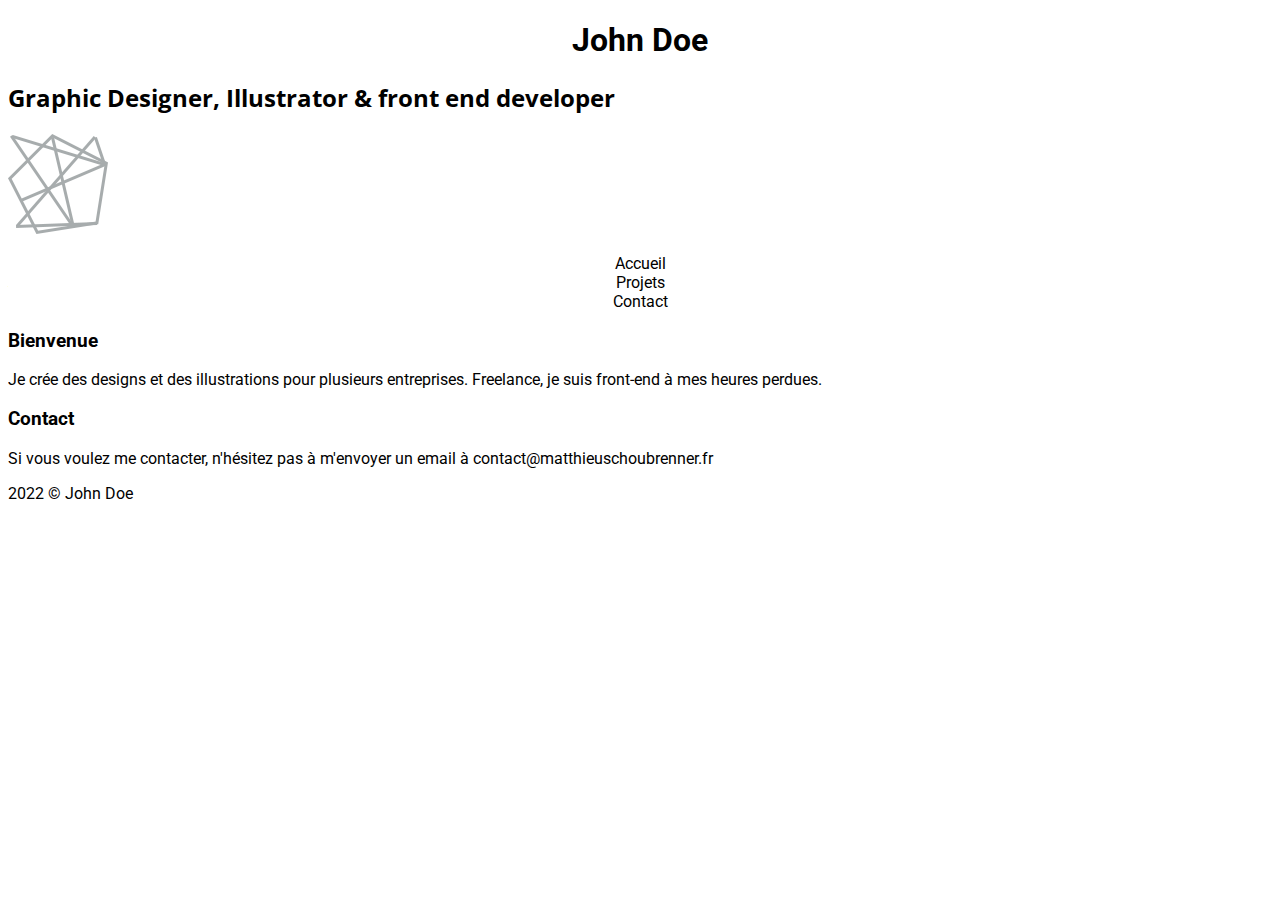
==== HTML/index.html @ f551b578 "🚧 Added HTML, CSS and IMG folders, set up fonts and style" ====
<!DOCTYPE html>
<html lang="en">
<head>
    <meta charset="UTF-8">
    <title>John Doe | Graphic Designer</title>
    <link rel="stylesheet" href="../CSS/default.css">
    <link rel="preconnect" href="https://fonts.googleapis.com">
    <link rel="preconnect" href="https://fonts.gstatic.com" crossorigin>
    <link href="https://fonts.googleapis.com/css2?family=Open+Sans:wght@300&family=Roboto:wght@300&display=swap" rel="stylesheet">
</head>
<body>
    <header>
        <h1>John Doe</h1>
        <h2>Graphic Designer, Illustrator & front end developer</h2>
        <img src="../IMG/logo.png" alt="logo" title="logo du site" id="logo">
    </header>

    <nav>
        <ul>
            <li><a href="index.html">Accueil</a></li>
            <li><a href="#projets">Projets</a></li>
            <li><a href="#contact">Contact</a></li>
        </ul>
    </nav>

    <section>
        <h3>Bienvenue</h3>
        <p>Je crée des designs et des illustrations pour plusieurs entreprises. Freelance, je suis front-end à mes heures perdues.</p>
    </section>

    <section>
        <h3>Contact</h3>
        <p>Si vous voulez me contacter, n'hésitez pas à m'envoyer un email à <a href="mailto:contact@matthieuschoubrenner.fr">contact@matthieuschoubrenner.fr</a></p>
    </section>

    <footer>
        <span>2022 © John Doe</span>
    </footer>
</body>
</html>
---- CSS/default.css ----
body {
    font-family: Roboto, sans-serif;
}

h1 {
    text-align: center;
}

h2 {
    font-family: 'Open Sans', sans-serif;
}

a {
    text-decoration: none;
    color: black;
}

ul {
    padding: 0;
}

li {
    list-style-type: none;
}

nav {
    text-align: center;
}

#logo {

}
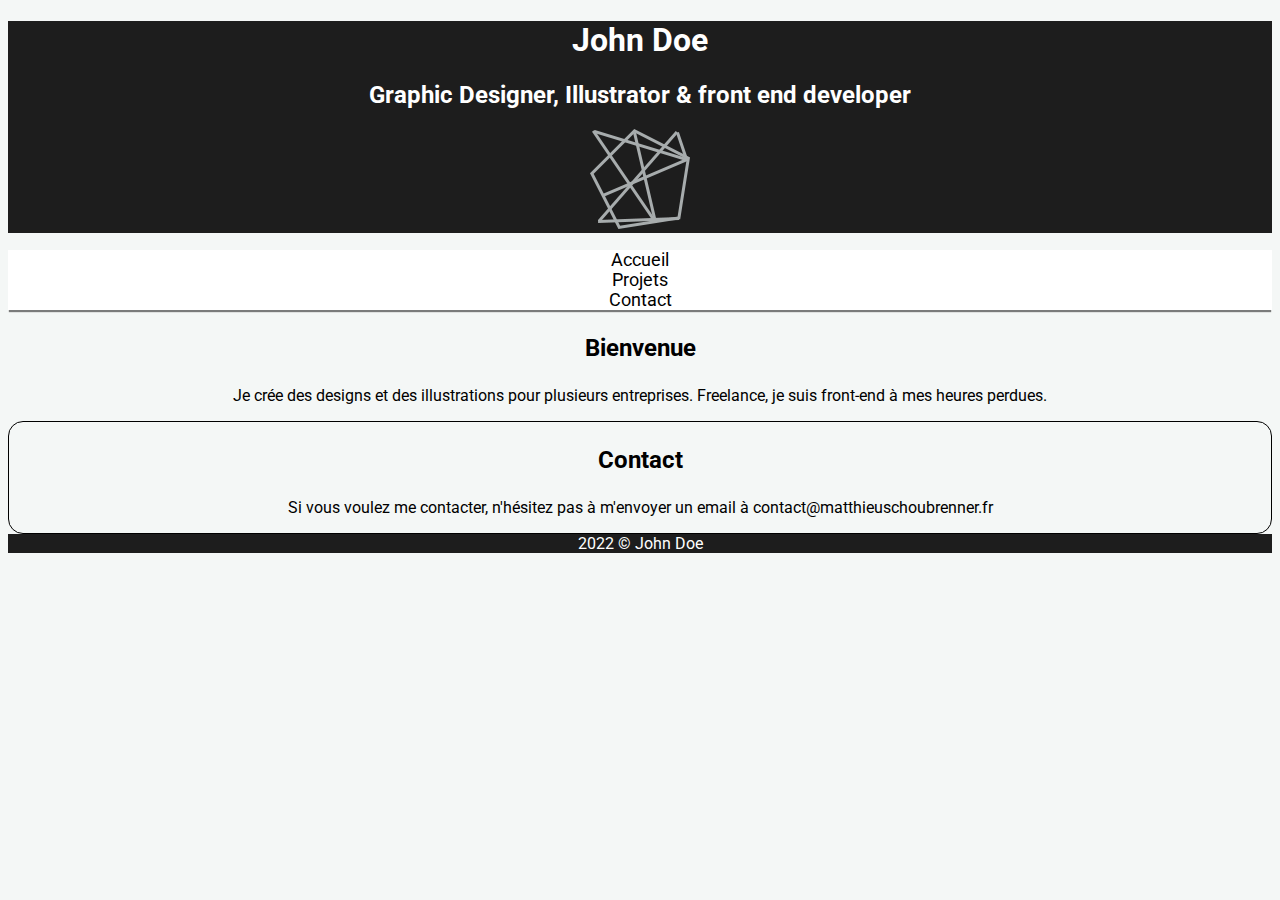
==== commit 9077ff75: "🚧 Adding styling to index and project pages" ====
--- a/HTML/index.html
+++ b/HTML/index.html
@@ -28,7 +28,7 @@
         <p>Je crée des designs et des illustrations pour plusieurs entreprises. Freelance, je suis front-end à mes heures perdues.</p>
     </section>
 
-    <section>
+    <section id="contact">
         <h3>Contact</h3>
         <p>Si vous voulez me contacter, n'hésitez pas à m'envoyer un email à <a href="mailto:contact@matthieuschoubrenner.fr">contact@matthieuschoubrenner.fr</a></p>
     </section>
--- a/CSS/default.css
+++ b/CSS/default.css
@@ -1,13 +1,35 @@
 body {
     font-family: Roboto, sans-serif;
+    background-color: #F4F7F6;
 }
 
-h1 {
+header {
+    background-color: #1D1D1D;
+    color: white;
+    text-align: center;
+}
+
+section {
     text-align: center;
 }
 
 h2 {
-    font-family: 'Open Sans', sans-serif;
+    font-size: 1.5em;
+}
+
+h3 {
+    font-size: 1.5em;
+}
+
+nav {
+    text-align: center;
+    background-color: white;
+    box-shadow: 0px 3px 1px -1px rgba(0, 0, 0, 0.5);
+    font-size: 1.1em;
+}
+
+nav a:hover {
+    font-weight: bold;
 }
 
 a {
@@ -23,10 +45,16 @@
     list-style-type: none;
 }
 
-nav {
+#contact {
+    border: 1px solid black;
+    border-radius: 15px;
+}
+
+footer {
+    background-color: #1D1D1D;
+    color: white;
     text-align: center;
 }
-
 #logo {
 
 }
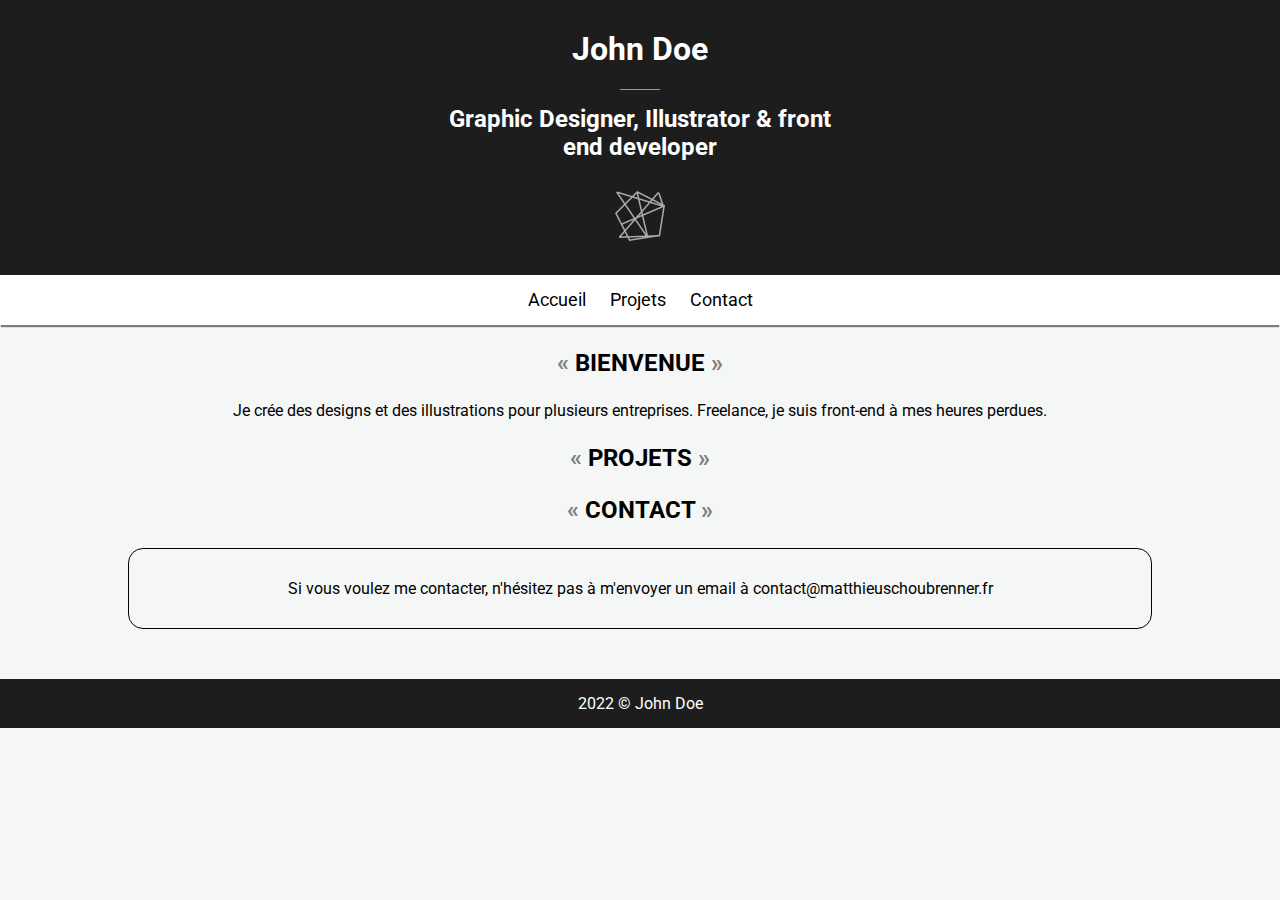
==== commit 58b73673: "🎨 Improve structure / format of the code by adding div, classes and ids" ====
--- a/HTML/index.html
+++ b/HTML/index.html
@@ -11,6 +11,7 @@
 <body>
     <header>
         <h1>John Doe</h1>
+        <span class="separator"></span>
         <h2>Graphic Designer, Illustrator & front end developer</h2>
         <img src="../IMG/logo.png" alt="logo" title="logo du site" id="logo">
     </header>
@@ -23,15 +24,21 @@
         </ul>
     </nav>
 
-    <section>
-        <h3>Bienvenue</h3>
-        <p>Je crée des designs et des illustrations pour plusieurs entreprises. Freelance, je suis front-end à mes heures perdues.</p>
-    </section>
+    <div class="container">
+        <section>
+            <h3>Bienvenue</h3>
+            <p>Je crée des designs et des illustrations pour plusieurs entreprises. Freelance, je suis front-end à mes heures perdues.</p>
+        </section>
 
-    <section id="contact">
-        <h3>Contact</h3>
-        <p>Si vous voulez me contacter, n'hésitez pas à m'envoyer un email à <a href="mailto:contact@matthieuschoubrenner.fr">contact@matthieuschoubrenner.fr</a></p>
-    </section>
+        <section>
+            <h3>Projets</h3>
+        </section>
+
+        <section>
+            <h3>Contact</h3>
+            <p id="contact">Si vous voulez me contacter, n'hésitez pas à m'envoyer un email à <a href="mailto:contact@matthieuschoubrenner.fr">contact@matthieuschoubrenner.fr</a></p>
+        </section>
+    </div>
 
     <footer>
         <span>2022 © John Doe</span>
--- a/CSS/default.css
+++ b/CSS/default.css
@@ -1,24 +1,64 @@
+* {
+    box-sizing: border-box;
+}
+
 body {
     font-family: Roboto, sans-serif;
     background-color: #F4F7F6;
+    margin: 0px;
 }
 
 header {
     background-color: #1D1D1D;
     color: white;
     text-align: center;
+    padding-bottom: 30px;
+}
+
+header h2 {
+    width: 400px;
+    margin: auto;
+}
+
+h1 {
+    margin-top: 0px;
+    padding-top: 30px;
+}
+
+h2 {
+    font-size: 1.5em;
+}
+
+.separator {
+    width: 40px;
+    height: 1px;
+    margin: 15px auto 15px auto;
+    display: block;
+    background-color: #999999;
+}
+
+.container {
+    width: 80%;
+    margin: auto;
 }
 
 section {
     text-align: center;
 }
 
-h2 {
-    font-size: 1.5em;
+h3:before {
+    content: "« ";
+    color: gray;
+}
+
+h3:after {
+    content: " »";
+    color: gray;
 }
 
 h3 {
     font-size: 1.5em;
+    text-transform: uppercase;
 }
 
 nav {
@@ -26,6 +66,8 @@
     background-color: white;
     box-shadow: 0px 3px 1px -1px rgba(0, 0, 0, 0.5);
     font-size: 1.1em;
+    padding: 15px;
+
 }
 
 nav a:hover {
@@ -39,22 +81,29 @@
 
 ul {
     padding: 0;
+    display: inline;
 }
 
 li {
     list-style-type: none;
+    display: inline;
+    margin: 10px;
 }
 
 #contact {
     border: 1px solid black;
     border-radius: 15px;
+    padding: 30px;
+    margin-bottom: 50px;
 }
 
 footer {
     background-color: #1D1D1D;
     color: white;
     text-align: center;
+    padding: 15px;
 }
 #logo {
-
+    margin-top: 30px;
+    width: 50px;
 }
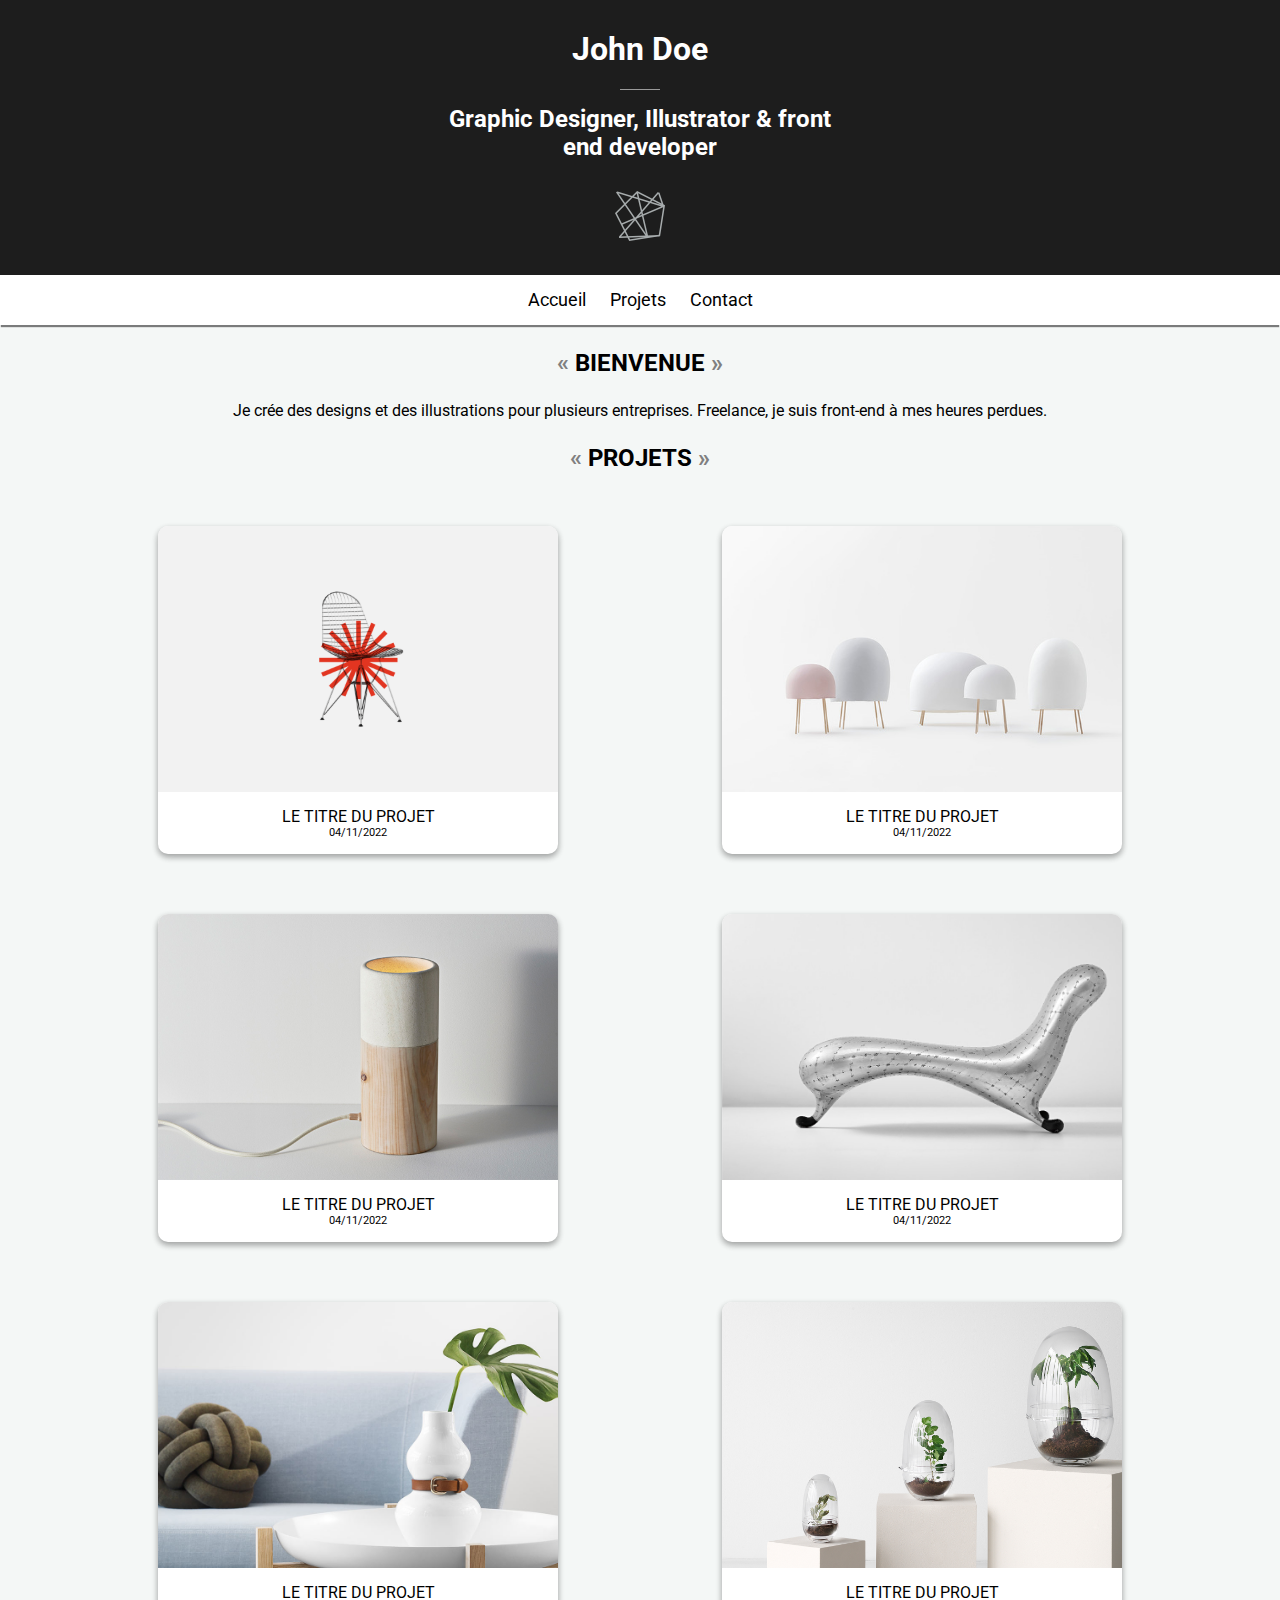
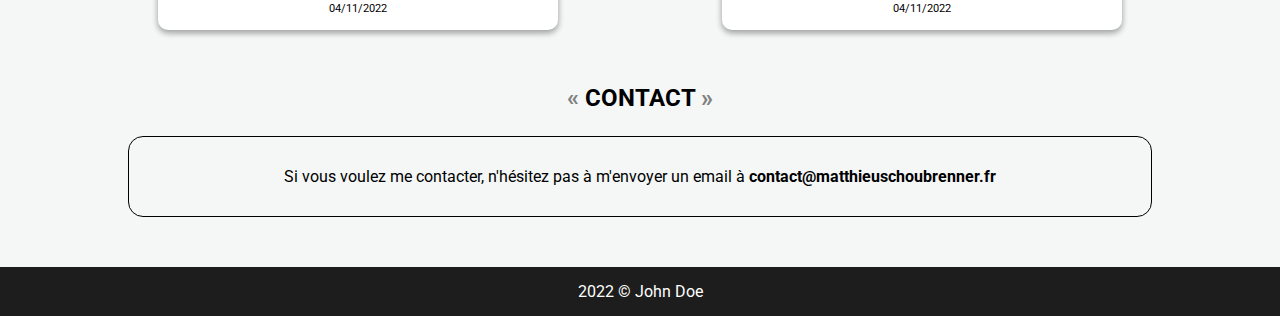
==== commit 84ad9f50: "🚧 added illustration images for sample projects, set up display flex" ====
--- a/HTML/index.html
+++ b/HTML/index.html
@@ -32,11 +32,79 @@
 
         <section>
             <h3>Projets</h3>
+            <div id="projets">
+
+                <!--PROJET 1-->
+                <div class="projet">
+                    <a href="firstproject.html">
+                        <div class="picture">
+                            <img src="../IMG/illustration_1.png" alt="illustration premier projet">
+                        </div>
+                        <span>Le titre du projet</span>
+                        <span class="date-project">04/11/2022</span>
+                    </a>
+                </div>
+
+                <!--PROJET 2-->
+                <div class="projet">
+                    <a href="firstproject.html">
+                        <div class="picture">
+                            <img src="../IMG/illustration_2.jpg" alt="illustration premier projet">
+                        </div>
+                        <span>Le titre du projet</span>
+                        <span class="date-project">04/11/2022</span>
+                    </a>
+                </div>
+
+                <!--PROJET 3-->
+                <div class="projet">
+                    <a href="firstproject.html">
+                        <div class="picture">
+                            <img src="../IMG/illustration_3.jpg" alt="illustration premier projet">
+                        </div>
+                        <span>Le titre du projet</span>
+                        <span class="date-project">04/11/2022</span>
+                    </a>
+                </div>
+
+                <!--PROJET 4-->
+                <div class="projet">
+                    <a href="firstproject.html">
+                        <div class="picture">
+                            <img src="../IMG/illustration_4.jpg" alt="illustration premier projet">
+                        </div>
+                        <span>Le titre du projet</span>
+                        <span class="date-project">04/11/2022</span>
+                    </a>
+                </div>
+
+                <!--PROJET 5-->
+                <div class="projet">
+                    <a href="firstproject.html">
+                        <div class="picture">
+                            <img src="../IMG/illustration_5.jpg" alt="illustration premier projet">
+                        </div>
+                        <span>Le titre du projet</span>
+                        <span class="date-project">04/11/2022</span>
+                    </a>
+                </div>
+
+                <!--PROJET 6-->
+                <div class="projet">
+                    <a href="firstproject.html">
+                        <div class="picture">
+                            <img src="../IMG/illustration_6.jpg" alt="illustration premier projet">
+                        </div>
+                        <span>Le titre du projet</span>
+                        <span class="date-project">04/11/2022</span>
+                    </a>
+                </div>
+            </div>
         </section>
 
         <section>
             <h3>Contact</h3>
-            <p id="contact">Si vous voulez me contacter, n'hésitez pas à m'envoyer un email à <a href="mailto:contact@matthieuschoubrenner.fr">contact@matthieuschoubrenner.fr</a></p>
+            <p id="contact">Si vous voulez me contacter, n'hésitez pas à m'envoyer un email à <b><a href="mailto:contact@matthieuschoubrenner.fr">contact@matthieuschoubrenner.fr</a></b></p>
         </section>
     </div>
 
--- a/CSS/default.css
+++ b/CSS/default.css
@@ -40,6 +40,50 @@
 .container {
     width: 80%;
     margin: auto;
+}
+
+#projets{
+    display: flex;
+    flex-wrap: wrap;
+    justify-content: space-between ;
+}
+
+.projet {
+    width: 400px;
+    margin: 30px;
+    display: inline-block;
+    background-color: white;
+    padding-bottom: 15px;
+    border: 0px solid black;
+    border-radius: 10px;
+    overflow: hidden;
+    box-shadow: 0 3px 6px rgba(0,0,0,0.16), 0 3px 6px rgba(0,0,0,0.23);
+}
+
+.projet:hover {
+    box-shadow: 0 1px 3px rgba(0,0,0,0.12), 0 1px 2px rgba(0,0,0,0.24);
+    transition: all 0.3s cubic-bezier(.25,.8,.25,1);
+}
+
+.projet img {
+    min-width: 400px;
+    height: 266px;
+}
+
+.picture {
+    width: 400px;
+    height: 266px;
+    overflow: hidden;
+    margin-bottom: 15px;
+}
+
+.projet .date-project {
+    font-size: 0.7em;
+}
+
+.projet span {
+    text-transform: uppercase;
+    display: block;
 }
 
 section {
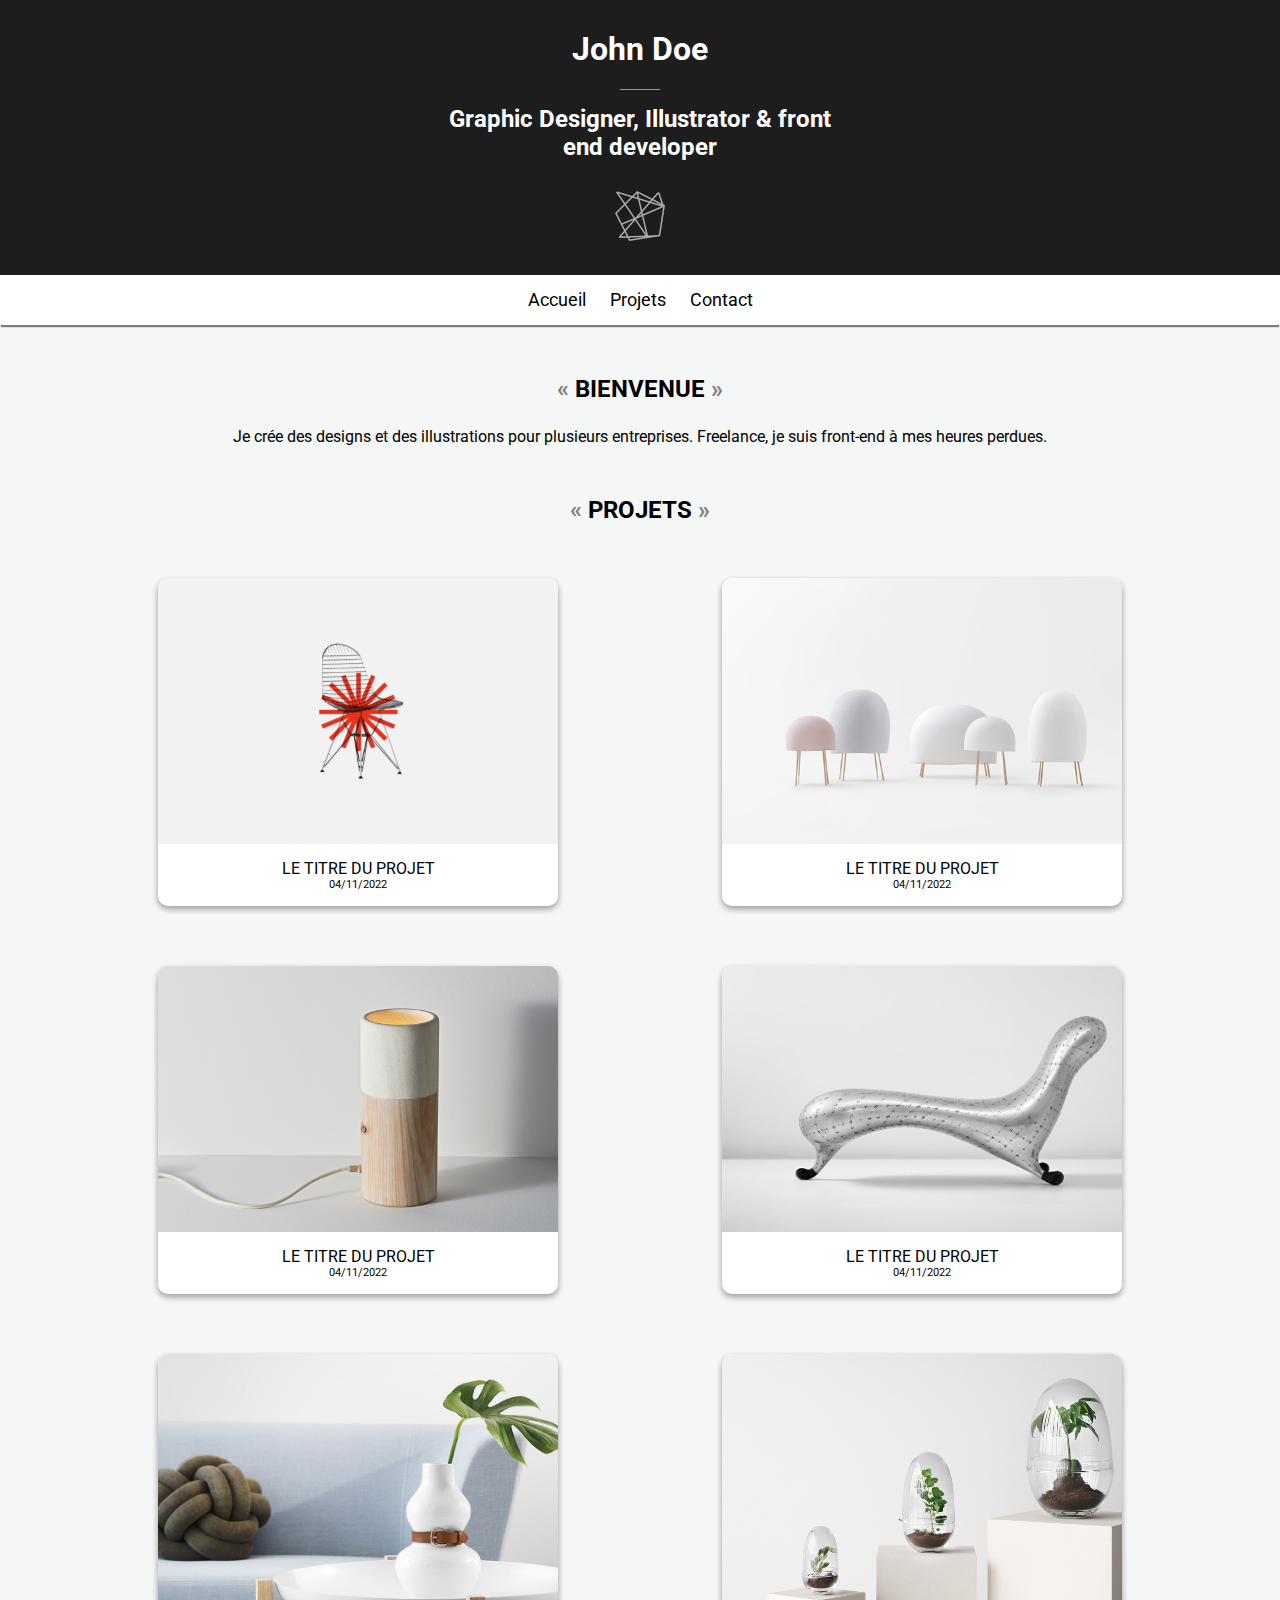
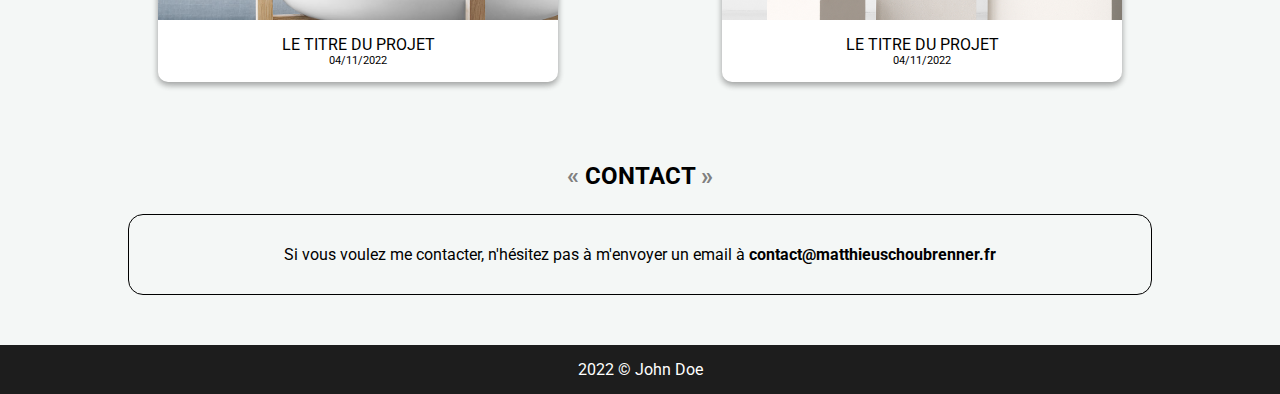
==== commit 9b676242: "📱 Added responsive design on devices with max-width: 1000px" ====
--- a/HTML/index.html
+++ b/HTML/index.html
@@ -7,6 +7,8 @@
     <link rel="preconnect" href="https://fonts.googleapis.com">
     <link rel="preconnect" href="https://fonts.gstatic.com" crossorigin>
     <link href="https://fonts.googleapis.com/css2?family=Open+Sans:wght@300&family=Roboto:wght@300&display=swap" rel="stylesheet">
+    <meta name="viewport" content="with=device-witdh">
+    <link rel="shortcut icon" href="../IMG/favicon.png" type="image/x-icon">
 </head>
 <body>
     <header>
--- a/CSS/default.css
+++ b/CSS/default.css
@@ -88,6 +88,7 @@
 
 section {
     text-align: center;
+    margin-top: 50px;
 }
 
 h3:before {
@@ -151,3 +152,32 @@
     margin-top: 30px;
     width: 50px;
 }
+
+#picture-project img {
+    width: 80%;
+}
+
+/******MEDIA******/
+
+@media all and (max-width: 1000px){
+    .projet {
+        width: 100%;
+        margin: 15px auto;
+    }
+
+    .projet img {
+        width: 100%;
+        height: auto;
+        min-width: auto;
+    }
+
+    .projet .picture {
+        width: 100%;
+        height: auto;
+    }
+
+    header h2 {
+        width: 90%;
+    }
+}
+
